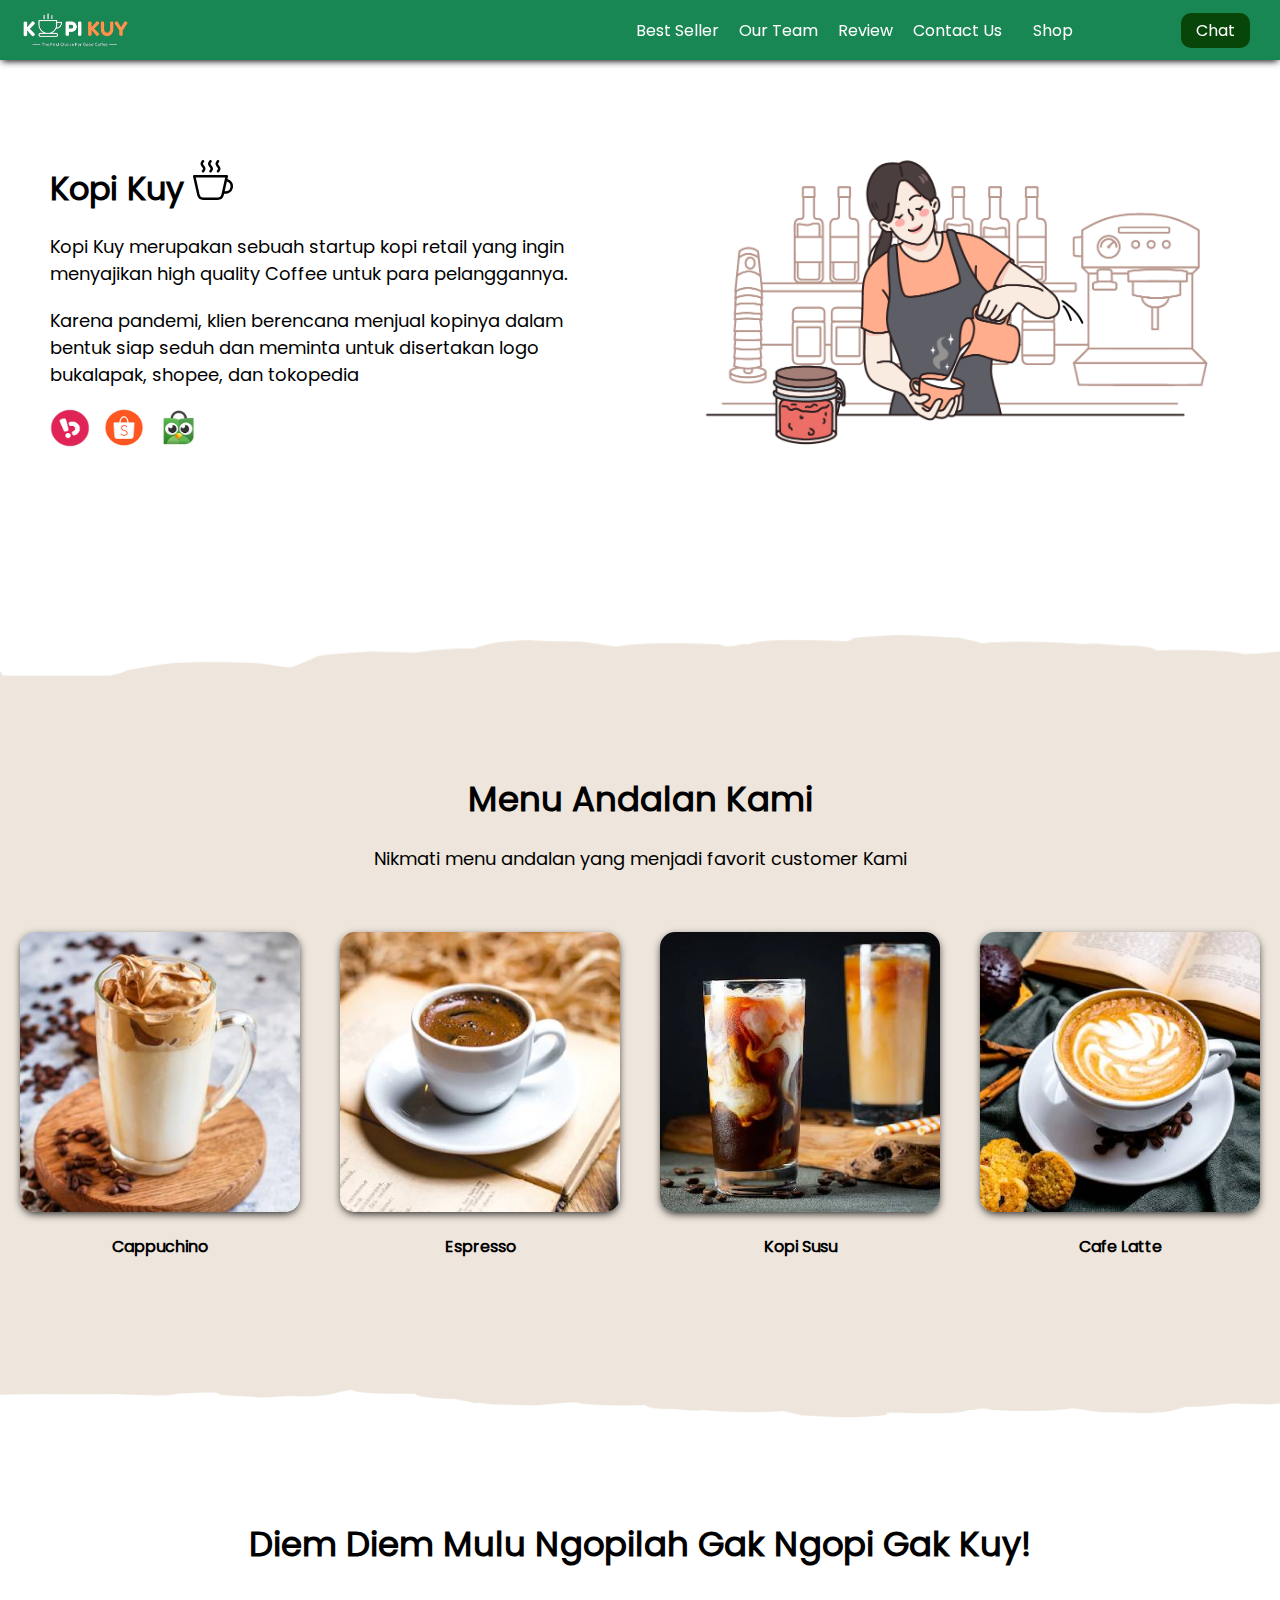
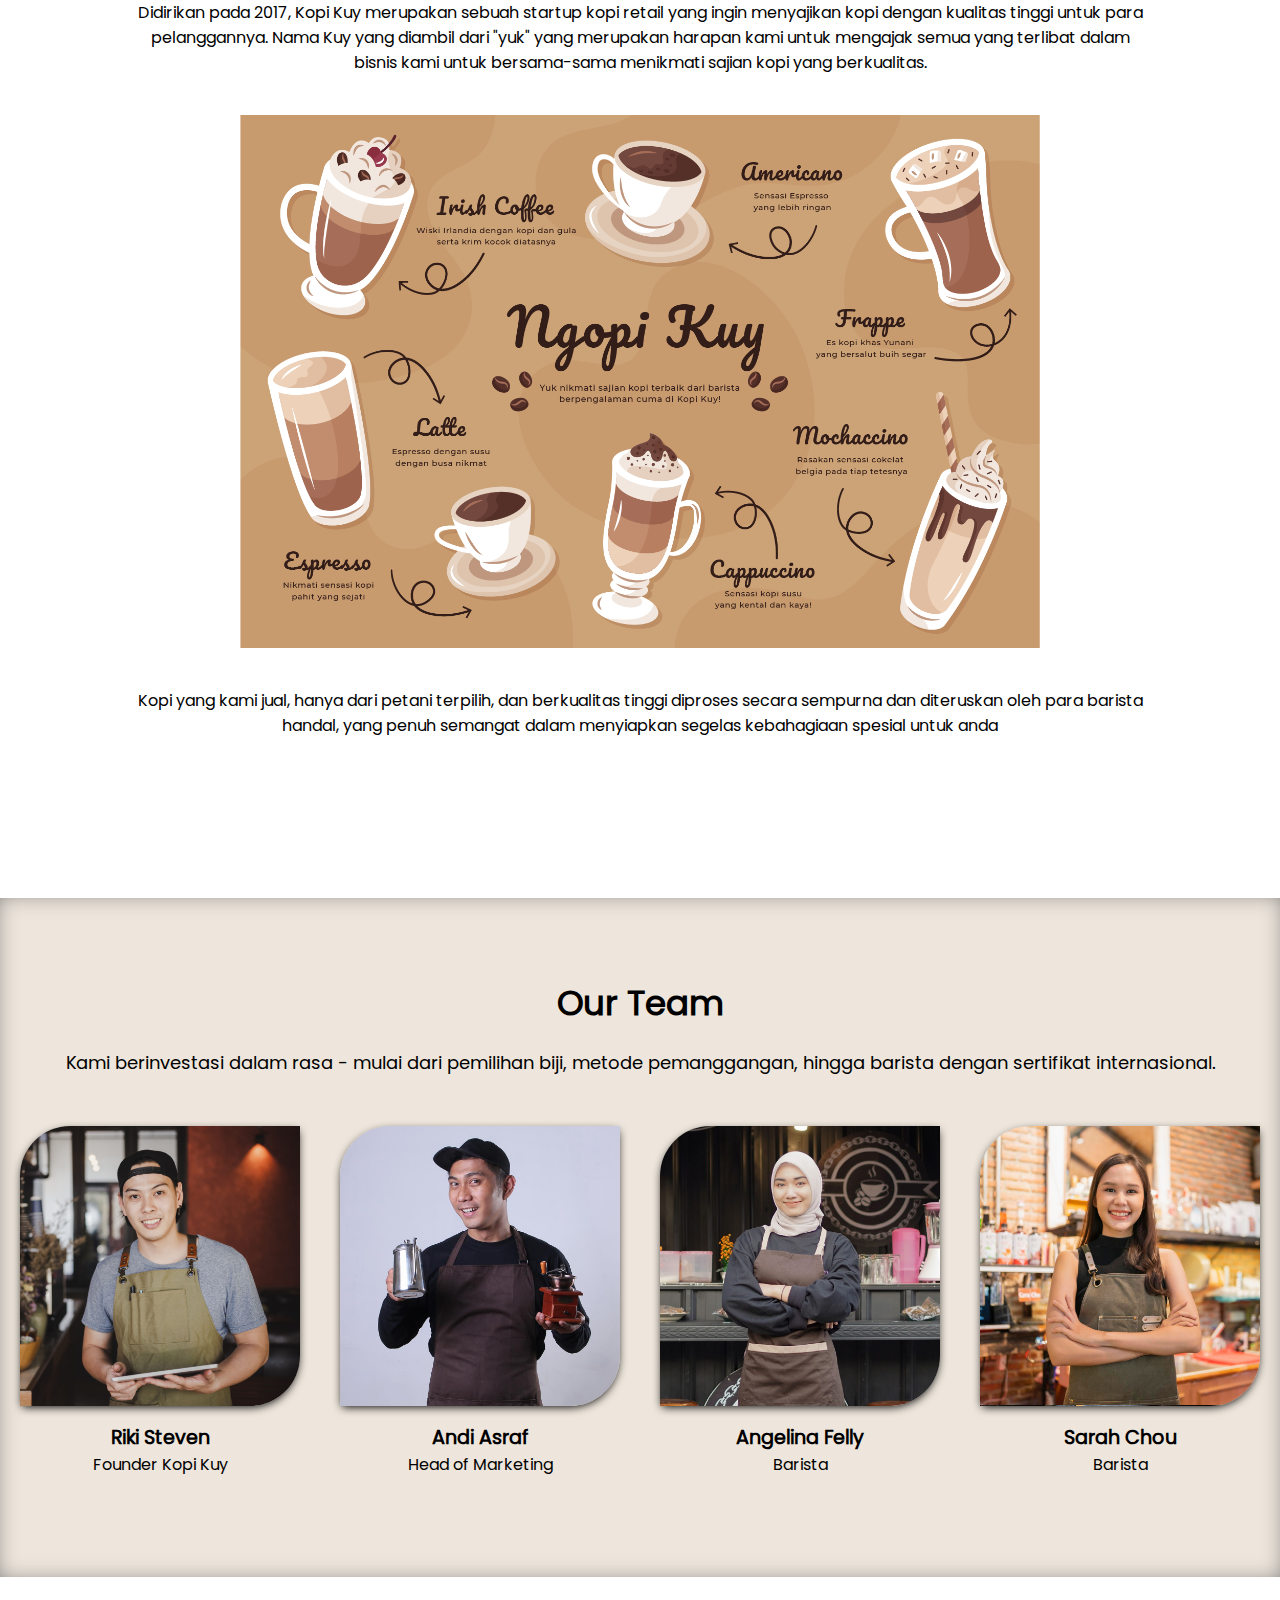
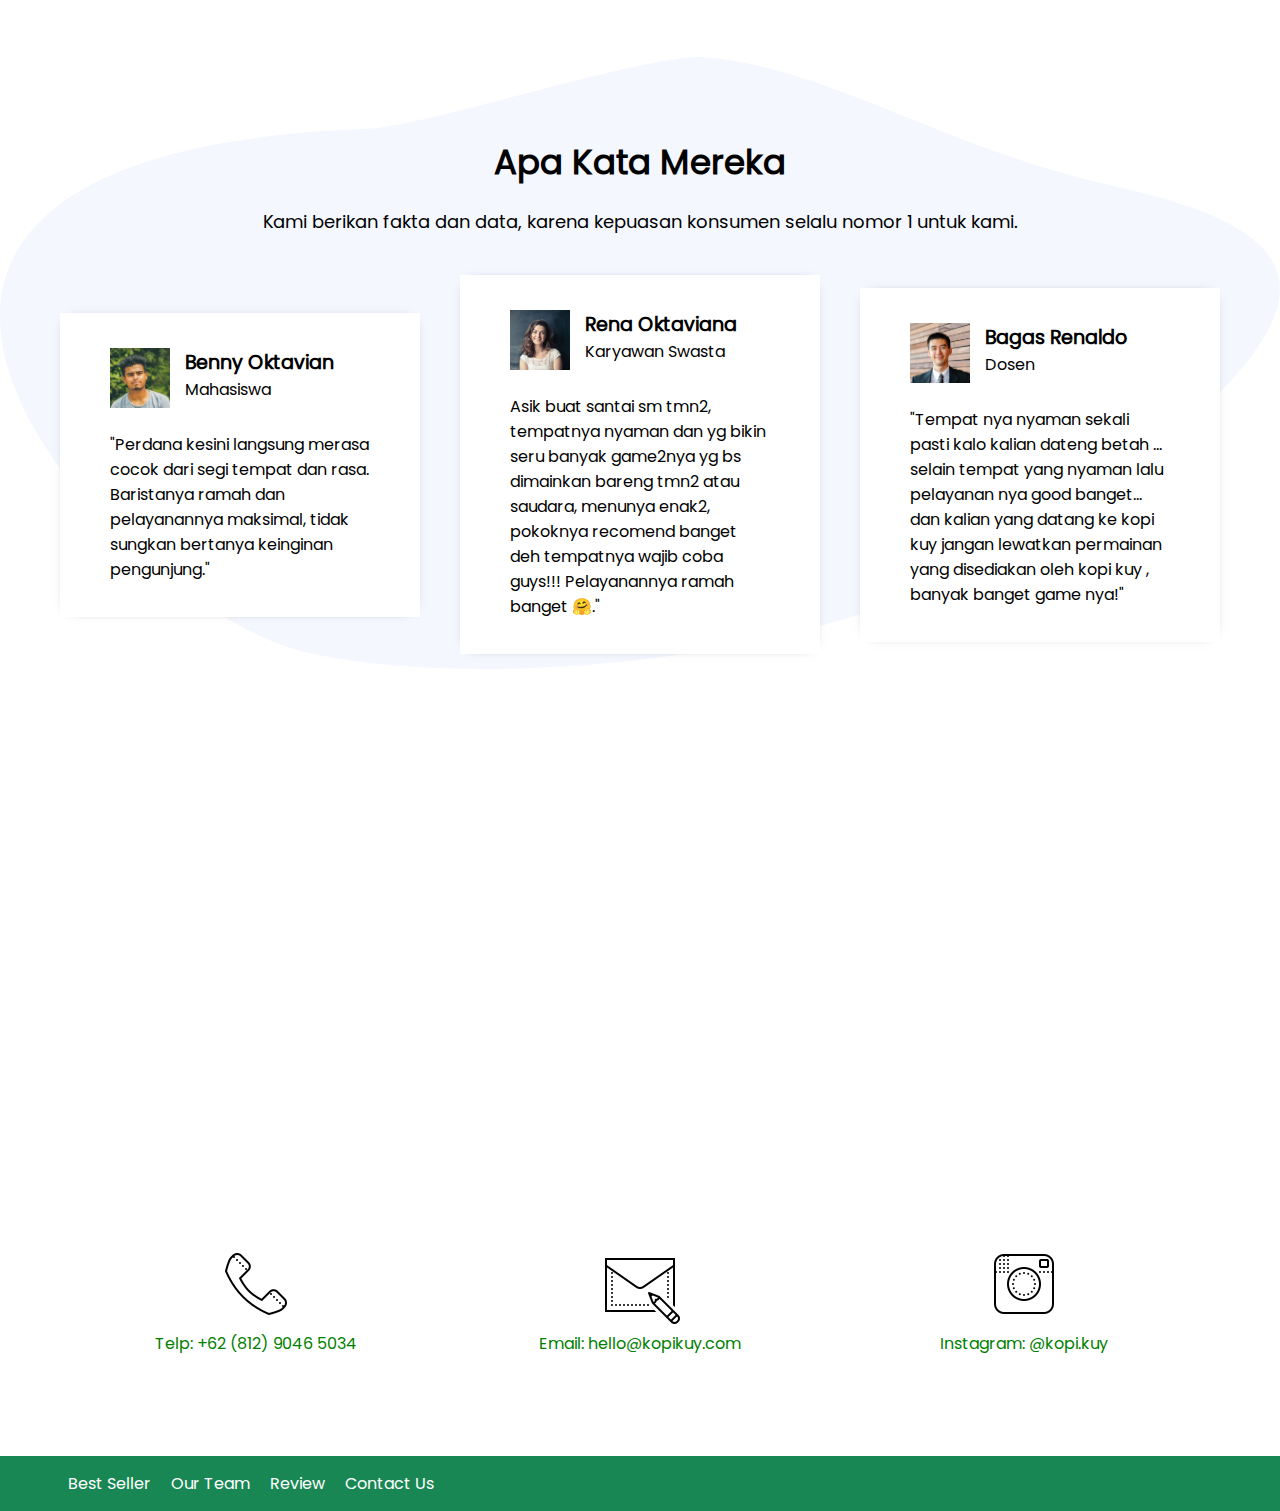
==== index.html @ e85c3cc1 "Add files via upload" ====
<!DOCTYPE html>
<html lang="id">

<head>
    <meta charset="UTF-8">
    <meta http-equiv="X-UA-Compatible" content="IE=edge">
    <meta name="viewport" content="width=device-width, initial-scale=1.0">
    <link rel="shortcut icon" href="images/favicon.ico" type="image/x-icon">
    <title>Website Kopi Kuy</title>
    <link rel="stylesheet" href="css/style.css">
</head>

<body>
    <nav>
        <img class="logo" src="images/logo/logo_kuy.png">
        <div class="navigasi">
            <a href="#best-seller">Best Seller</a>
            <a href="#our-team">Our Team</a>
            <a href="#review">Review</a>
            <a href="#contact-us">Contact Us</a>
        </div>
        <a class="shop" href="produk.html">Shop</a>
        <a class="chat" href="https://wa.me/628123456?text=Saya ingin bertanya" target="_blank">Chat</a>
    </nav>

    <!-- Tulis Kode HTML / <header> Setelah baris di bawah ini (baris 28) -->
<header>
<div class="kiri">
    <h1>
        Kopi Kuy <img src="images/icon/icon_kopi.svg" alt="">
    </h1>
    <p>
        Kopi Kuy merupakan sebuah startup kopi retail yang ingin menyajikan 
    high quality Coffee untuk para pelanggannya.
    </p>
    <p>Karena pandemi, klien berencana menjual kopinya dalam bentuk siap seduh 
        dan meminta untuk disertakan logo bukalapak, shopee, dan tokopedia
    </p>
    <div class="olshop">
        <img src="images/logo/logo_bukalapak.png" alt="">
        <img src="images/logo/logo_shopee.png" alt="">
        <img src="images/logo/logo_tokopedia.png" alt="">
    </div>
</div>
<div class="kanan">
    <img src="images/header/header1.png" alt="">
</div>    
</header>

<section class="best-seller" id="best-seller">
    <h2>
        Menu Andalan Kami
    </h2>
    <p>
        Nikmati menu andalan yang menjadi favorit customer Kami
    </p>

    <div class="produk">
        <img src="images/produk/product_capuchino.jpg" alt="">
        <p>Cappuchino</p>
    </div>
    </div>
    <div class="produk">
        <img src="images/produk/product_espresso.jpg" alt="">
        <p>Espresso</p>
    </div>
    <div class="produk">
        <img src="images/produk/product_kopi_susu.jpg" alt="">
        <p>Kopi Susu</p>
    </div>
    <div class="produk">
        <img src="images/produk/product_latte.jpg" alt="">
        <p>Cafe Latte</p>
</section>

<section class="about-us" id="about-us">
    <h2>
        Diem Diem Mulu Ngopilah Gak Ngopi Gak Kuy!
    </h2>
    <p>
        Didirikan pada 2017, Kopi Kuy merupakan sebuah startup kopi retail 
        yang ingin menyajikan kopi dengan kualitas tinggi untuk para pelanggannya. 
        Nama Kuy yang diambil dari "yuk" yang merupakan harapan kami untuk mengajak semua 
        yang terlibat dalam bisnis kami untuk bersama-sama menikmati sajian kopi yang berkualitas.
    
    </p>

    <img src="images/about-us/aset_kopi_jumbo.png" alt="">

    <p>Kopi yang kami jual, hanya dari petani terpilih, dan berkualitas tinggi diproses 
        secara sempurna dan diteruskan oleh para barista handal, yang penuh semangat 
        dalam menyiapkan segelas kebahagiaan spesial untuk anda</p>    
</section>

<section class="our-team" id="our-team">
    <h2>
        Our Team
    </h2>

    <p>
        Kami berinvestasi dalam rasa - mulai dari pemilihan biji, metode pemanggangan, 
    hingga barista dengan sertifikat internasional.
    </p>

        <div class="team">
        <img src="images/team/team1.jpg" alt="">
        <h3>
            Riki Steven
        </h3>
        <p>
            Founder Kopi Kuy
        </p>
    </div>
    
    <div class="team">
        <img src="images/team/team2.jpg" alt="">
        <h3>
            Andi Asraf
        </h3>
        <p>
            Head of Marketing
        </p>
    </div>
    
    <div class="team">
        <img src="images/team/team3.jpg" alt="">
        <h3>
            Angelina Felly
        </h3>
        <p>
            Barista
        </p>
    </div>

    <div class="team">
        <img src="images/team/team4.jpg" alt="">
        <h3>
            Sarah Chou
        </h3>
        <p>
            Barista
        </p>
    </div>
    
</section>

<section class="review" id="review">
    <h2>
        Apa Kata Mereka
    </h2>

    <p>
        Kami berikan fakta dan data, karena kepuasan konsumen selalu nomor 1 untuk kami.
    </p>

    <div class="testimoni">
        <img src="images/customer/customer1.jpg" alt="">
        <div class="profile">
            <h3>
                Benny Oktavian
            </h3>
            <p>
                Mahasiswa
            </p>
        </div>

        <p>
            "Perdana kesini langsung merasa cocok dari segi tempat dan rasa. 
        Baristanya ramah dan pelayanannya maksimal, tidak sungkan bertanya keinginan pengunjung."
        </p>
    </div>

    <div class="testimoni">
        <img src="images/customer/customer2.jpg" alt="">
        <div class="profile">
            <h3>
                Rena Oktaviana
            </h3>
            <p>
                Karyawan Swasta
            </p>
        </div>
        
        <p>
            Asik buat santai sm tmn2, tempatnya nyaman dan yg bikin seru banyak game2nya 
            yg bs dimainkan bareng tmn2 atau saudara, menunya enak2, pokoknya recomend 
            banget deh tempatnya wajib coba guys!!! Pelayanannya ramah banget 🤗."
        </p>
    </div>

    <div class="testimoni">
        <img src="images/customer/customer3.jpg" alt="">
        <div class="profile">
            <h3>
                Bagas Renaldo
            </h3>
            <p>
                Dosen
            </p>
        </div>
        
        <p>
            "Tempat nya nyaman sekali pasti kalo kalian dateng betah ... 
        selain tempat yang nyaman lalu pelayanan nya good banget... 
        dan kalian yang datang ke kopi kuy jangan lewatkan permainan yang disediakan 
        oleh kopi kuy , banyak banget game nya!"
        </p>
    </div>
</section>

<section class="contact-us" id="contact-us">
    <iframe src="https://www.google.com/maps/embed?pb=!1m14!1m8!1m3!1d7932.741866032694!2d106.668581!3d-6.214715!3m2!1i1024!2i768!4f13.1!3m3!1m2!1s0x2e69f9912c7f297b%3A0xe5a3a671dae861ab!2sKopi%20kuy!5e0!3m2!1sid!2sid!4v1680617229460!5m2!1sid!2sid"
    allowfullscreen="" loading="lazy" referrerpolicy="no-referrer-when-downgrade"></iframe>
    
    <div class="kontak">
        <img src="images/icon/icon_phone.png" alt="">
        <p>
            Telp: +62 (812) 9046 5034
        </p>
    </div>

    <div class="kontak">
        <img src="images/icon/icon_mail.png" alt="">
        <p>
            Email: hello@kopikuy.com
        </p>
    </div>

    <div class="kontak">
        <img src="images/icon/icon_instagram.png" alt="">
        <p>
            Instagram: @kopi.kuy
        </p>
    </div>
</section>

<footer>
    <div class="navigasi">
        <a href="#">Best Seller</a>
        <a href="#">Our Team</a>
        <a href="#">Review</a>
        <a href="#">Contact Us</a>
    </div>

    <p></p>
</footer>
    <!--
        Kode HTML tidak boleh lewat dari batas ini
        Pastikan setiap section di tutup
        misalnya kode <section class="best-seller"> harus ada
        di bawah kode </header> (perhatikan ada garis miringnya
        dan setiap section harus setelah kode </section>
        jangan menulis <section> di dalam <section>
    -->
</body>

</html>
---- css/style.css ----
/* Kode * di bawah ini untuk mereset tampilan setiap web browser supaya seragam */

* {
   box-sizing: border-box;
   margin: 0;
   padding: 0;
}

html {
   /* scroll-behavior: smooth agar scroll ketika klik pada navigasi menjadi halus */
   scroll-behavior: smooth;
}

/* 
Kode di bawah ini untuk mengatur nav sampai footer agar memiliki tampilan flexibel
selengkapnya akan di bahas di hari ke 3
*/

nav,
header,
section,
footer {
   /* 
      display: flex memiliki pengaturan yang dapat mengatur agar elemen
      di dalamnya memiliki ukuran yang fleksibel
      digunakan saat ada elemen yang isinya lebih dari satu kolom
   */
   display: flex;
   /* 
      align-items: center mengatur elemen di dalamnya rata tengah vertikal
   */
   align-items: center;

   /* 
      justify-content: center mengatur elemen di dalamnya rata tengah horizontal
   */
   justify-content: center;

   /* 
      flex-wrap: wrap mengatur agar jika lebar elemen berlebih, maka elemen
      akan otomatis diletakan di baris baru (tidak dipaksakan di satu baris)
   */
   flex-wrap: wrap;
}



/* 
Kode @font-face untuk menginstall font ke dalam Website 
src adalah untuk lokasi fontnya, font dapat di cari di website https://fonts.google.com/
dengan memberi nama family, maka kita mendaftarkan font tersebut ke dalam website
*/

@font-face {
   src: url(../fonts/poppins.woff2);
   font-family: 'Poppins';
}

body {
   /* 
   mendaftarkan semua teks pada body menjadi family Poppins 
   kenapa pada body? karena elemen body membungkus semua elemen dari nav section sampai footer
   */
   font-family: 'Poppins';
   
}

/*
Misalnya ada font dari google yang bernama Irish Grover yang berada di:
https://fonts.gstatic.com/s/irishgrover/v23/buExpoi6YtLz2QW7LA4flVgv__RP.woff2

maka bisa coba copy kode berikut untuk menginstall font tadi:

@font-face {
  font-family: 'Irish Grover';
  font-style: normal;
  font-weight: 400;
  src: url(https://fonts.gstatic.com/s/irishgrover/v23/buExpoi6YtLz2QW7LA4flVgv__RP.woff2) format('woff2');
}

Jika kode di atas sudah di copy
Nanti pada element yang ingin menggunakan font Irish Grover Tadi, tinggal diganti font-familynya
misal mau mengganti h1 dan h2 maka kodenya sebagai berikut:

h1,h2 {
   font-family: 'Irish Grover';
}

*/


a {
   /* menghilangkan garis bawah pada link */
   text-decoration: none;

   /* 
   color: adalah untuk mengganti warna tulisan.
   color:unset digunakan pada a untuk menghilangkan warna bawaan pada link (biasanya warna biru) 
   */
   color: unset;
}

h2 {
   /* mengatur ukuran huruf ke 34 pixel */
   font-size: 34px;
}

h3 {
   /* mengatur ukuran huruf ke 1.2rem */
   font-size: 1.2rem;
}

h1,
h2,
h3 {
   /* mengatur tebal huruf bisa bold, normal*/
   font-weight: bold;
}

img {
   /* 
      kode max-width artinya lebar maksimal
      mengatur agar semua elemen img memiliki lebar maksimal 100% agar
      besar gambar tidak melebihi layar ataupun elemen pembungkus
   */
   max-width: 100%;
}

/* Navigasi */

nav {
   /* 
   background-color mengatur warna latar belakang 
   untuk pengguna hp, pergantian warna tidak bisa seperti vs code
   hanya dapat menggunakan warna bahasa inggris seperti: red, green, brown, purple dsb
   untuk pengguna vscode silahkan arahkan mouse ke kotak warna di bawah
   untuk mengganti warna sesuai keinginan
   */
   background-color: #198754;

   /* box-shadow membuat efek bayangan */
   box-shadow: 0 3px 7px -2px #000;

   /* width mengatur lebar elemen. 100% agar lebarnya full dari kiri sampai kanan layar */
   width: 100%;

   /* 
   padding digunakan untuk memberi jarak ke dalam. 
   efeknya bila digunakan pada elemen yang memiliki warna latar akan membuat elemen tersebut 'gemuk'
   padding-top artinya jarak ke atas, nilai padding dapat berupa
   padding-top, padding-bottom, padding-left, padding-right
   */
   padding-top: 10px;
   padding-bottom: 10px;

   /* 
   position mengatur posisi elemen, position:fixed supaya elemen nav akan ikut menempel di atas layar
   saat kita scroll ke bawah. Jika ingin navigasi gak nempel, bisa menggunakan position:static;
   */
   position: fixed;

   /* Nilai z-index semakin besar, maka elemen akan semakin di depan */
   z-index: 500;
}

img.logo {
   /* height mengatur tinggi elemen */
   height: 40px;
   /* penjelasan margin mirip dengan padding, fungsinya untuk memberi jarak pada elemen */
   margin-left: 20px;
}

div.navigasi {
   margin-left: auto;
   margin-right: 15px;
}

nav a {
   color: #fff;
   padding-left: 8px;
   padding-right: 8px;
}

a.shop {
   margin-right: 100px;
}

a.chat {
   margin-right: 30px;
   background-color: rgb(8, 69, 8);
   color: #fff;
   padding-top: 5px;
   padding-right: 15px;
   padding-bottom: 5px;
   padding-left: 15px;
   border-radius: 10px;
}


/* 
   PERHATIKAN bahwa dalam mengatur elemen, nama elemen langsung ditulis
   sedangkan untuk mengatur class, dibutuhkan tanda titik (.) terlebih dulu
   img {} berarti seluruh elemen dengan tag img (<img src="....">), 
   sedangkan .img artinya hanya elemen dengan class img (<img class="img" src="...">) 
*/


/* HEADER */


header,
section {
   /*
    padding mengatur jarak ke dalam
    pada padding dan margin ditambahkan top / right / bottom / top 
    untuk mengatur jarak masing-masing 
   */
   padding-top: 80px;
   padding-bottom: 80px;

   /* margin mengatur jarak ke luar */
   margin-bottom: 80px;
}

/* penulisan CSS dapat digabung dengan beberapa elemen */
header div.kiri,
header div.kanan {
   /* width mengatur lebar elemen. 50% artinya setengah ukuran elemen pembungkus */
   width: 50%;
   padding: 50px;
}

header h1 {
   margin-bottom: 20px;
}

header p {
   /* font-size digunakan untuk mengatur ukuran huruf */
   font-size: 18px;
   margin-bottom: 20px;
}

div.olshop img {
   width: 40px;
   /* aspect-ratio:1 agar tinggi menyesuaikan width */
   aspect-ratio: 1;
   margin-right: 10px;
}

/* Best Seller */

section.best-seller {
   position: relative;

   /* background-color mengatur warna latar belakang elemen */
   background-color: #EEE6DC;

   /* text-align mengatur rata tulisan, bisa bernilai: left, right, center, justify */
   text-align: center;
}

/* 
terkait position, after, dan before memerlukan pemahaman mendalam
terkait layout pada CSS untuk dapat memahami secara penuh 
*/

section.best-seller::before,
section.best-seller::after {
   position: absolute;
   content: "";
   width: 100%;
   height: 76px;

   /* background-image untuk menambahkan gambar sebagai background */
   background-image: url(../images/background/garis-atas.png);

   /*background-size agar gambar latar menyesuaikan tinggi / lebar elemen */
   background-size: cover;

   top: -60px;
   left: 0;
}

section.best-seller::after {
   height: 60px;
   background-image: url(../images/background/garis-bawah.png);
   top: unset;
   bottom: -60px;
}

section.best-seller h2 {
   margin-bottom: 20px;
   width: 100%;
}

/* 
Penulisan section.best-seller > p berarti mengatur elemen p yang langsung
di bungkus oleh elemen <section class="best-seller">
aturan ini tidak berlaku untuk elemen <p> yang ada di dalam <div class="produk">
*/

section.best-seller>p {
   font-size: 18px;
   margin-bottom: 40px;
   width: 100%;
}

div.produk {
   /* 
      Penulisan padding dan margin seperti padding:20px ini penulisan singkat 
      yang berarti top, right, bottom, left nilainya sama, yaitu 20px 
   */
   padding: 20px;
   width: 25%;
}

div.produk img {
   /* transition membuat animasi transisi dari perubahan style, 0.3s berarti 0.3 detik */
   transition: all 0.3s ease;

   /* border-radius  Membuat sudut membulat */
   border-radius: 15px;

   /* box-shadow membuat efek bayangan */
   box-shadow: 0 3px 10px -2px #000;
}

/*

kode div.produk img:hover akan dijalankan saat mouse ada di atas elemen <img> yang ada
di dalam <div class="produk"> 
karena ada efek transition pada div.produk img 
maka akan menghasilkan efek animasi yang smooth

*/
div.produk img:hover {

   /* membuat transformasi, bisa berupa scale(1.05), rotate(180deg), translateY(-50px), dsb */
   transform: scale(0.9);
   border-radius: 50%;
}

div.produk p {
   margin-top: 15px;
   font-weight: bold;
}



/* About US */

section.about-us {
   /* max-width: 80%; mengatur lebar maksimal elemen tidak boleh melebihi 80% layar */
   max-width: 80%;

   /* margin-left dan margin-right auto akan membuat posisi elemen berada di tengah */
   margin-left: auto;
   margin-right: auto;
   text-align: center;
}

section.about-us h2 {
   margin-bottom: 30px;
   width: 100%;
}

section.about-us img {
   /* 
      Penulisan width: 800px dan max-width: 100% mengatur agar
      elemen memiliki lebar 800px namun tidak boleh melebihi 100% ukuran layar
   */
   width: 800px;
   max-width: 100%;
   margin: auto;
}

/*
section.about-us p:nth-child(2) berarti mengatur elemen ke 2 dengan jenis <p>
yang ada di dalam <section class="about-us">
*/

section.about-us p:nth-child(2) {
   margin-bottom: 40px;
}

section.about-us p:nth-child(4) {
   margin-top: 40px;
}


/* OUR TEAM */

section.our-team {
   background-color: #EEE6DC;
   box-shadow: inset 0px 0px 23px -6px #707070;
   text-align: center;
}

section.our-team h2 {
   margin-bottom: 20px;
   width: 100%;
}

section.our-team>p {
   margin-bottom: 30px;
   font-size: 18px;
   width: 800px;
   max-width: 90%;
   margin-left: auto;
   margin-right: auto;
   width: 100%;
}

div.team {
   width: 25%;
   padding: 20px;
}

div.team img {
   width: 100%;
   aspect-ratio: 1/1;
   object-fit: cover;
   box-shadow: 0 3px 10px -2px #000;
   border-radius: 50px 0px 50px 0px;
   margin-bottom: 10px;
}


/* REVIEW */

section.review {
   background-image: url(../images/background/bg-review.svg);
   /* 
      background-size: contain;
      membuat gambar latar belakang tidak terpotong
   */
   background-size: contain;

   /* 
      background-repeat: no-repeat;
      membuat gambar latar belakang tidak diulang (duplikat)
   */
   background-repeat: no-repeat;
   padding-left: 40px;
   padding-right: 40px;
   justify-content: space-around;
   /* align-items: stretch; membuat tinggi elemen di dalam .review .baris seragam */
   text-align: center;
}

section.review h2 {
   margin-bottom: 20px;
   width: 100%;
}

section.review>p {
   margin-bottom: 40px;
   font-size: 18px;
   width: 100%;
}

div.testimoni {
   width: 30%;
   display: flex;
   flex-wrap: wrap;
   padding: 35px 50px;
   box-shadow: 0px 0px 12px -10px #000;
   background-color: #fff;
}

div.testimoni img {
   width: 60px;
   height: 60px;
   margin-right: 15px;
   object-fit: cover;
}

div.profile {
   text-align: left;
   display: block;
   margin-bottom: 30px;
   width: calc(100% - 75px);
}

div.profile p {
   width: 100%;
   text-align: left;
}

div.testimoni>p {
   width: 100%;
   text-align: left;
}


/* CONTACT US */
section.contact-us {
   margin-bottom: 20px;
}

section.contact-us iframe {
   width: 100%;
   height: 300px;
   border: 0;
}

div.kontak {
   width: 30%;
   /* color mengatur warna tulisan */
   color: green;
   text-align: center;
   margin-top: 50px;
}


/* FOOTER */

footer {
   background-color: #198754;
   padding-top: 15px;
   padding-bottom: 15px;
   color: #fff;
   padding-right: 40px;
   padding-left: 40px;
}

footer div.navigasi {
   margin-left: 20px;
   margin-right: auto;
}

footer div.navigasi a {
   padding: 8px;
}

/* UNTUK kode RESPONSIF hari ke 3 tulis DI BAWAH sini */
@media (max-width:600px) {

   header div.kiri,
   header div.kanan {
      width: 100%;
      padding: 25px;
      text-align: center;
   }

   div.navigasi {
      display: none;
   }

   a.shop {
      margin-right: 20px;
      margin-left: auto;
   }

   div.produk,
   div.team,
   div.kontak {
      width: 50%;
   }

   div.testimoni {
      width: 100%;
      margin-bottom: 30px;
   }

}


/* Kode CSS Selesai di sini */
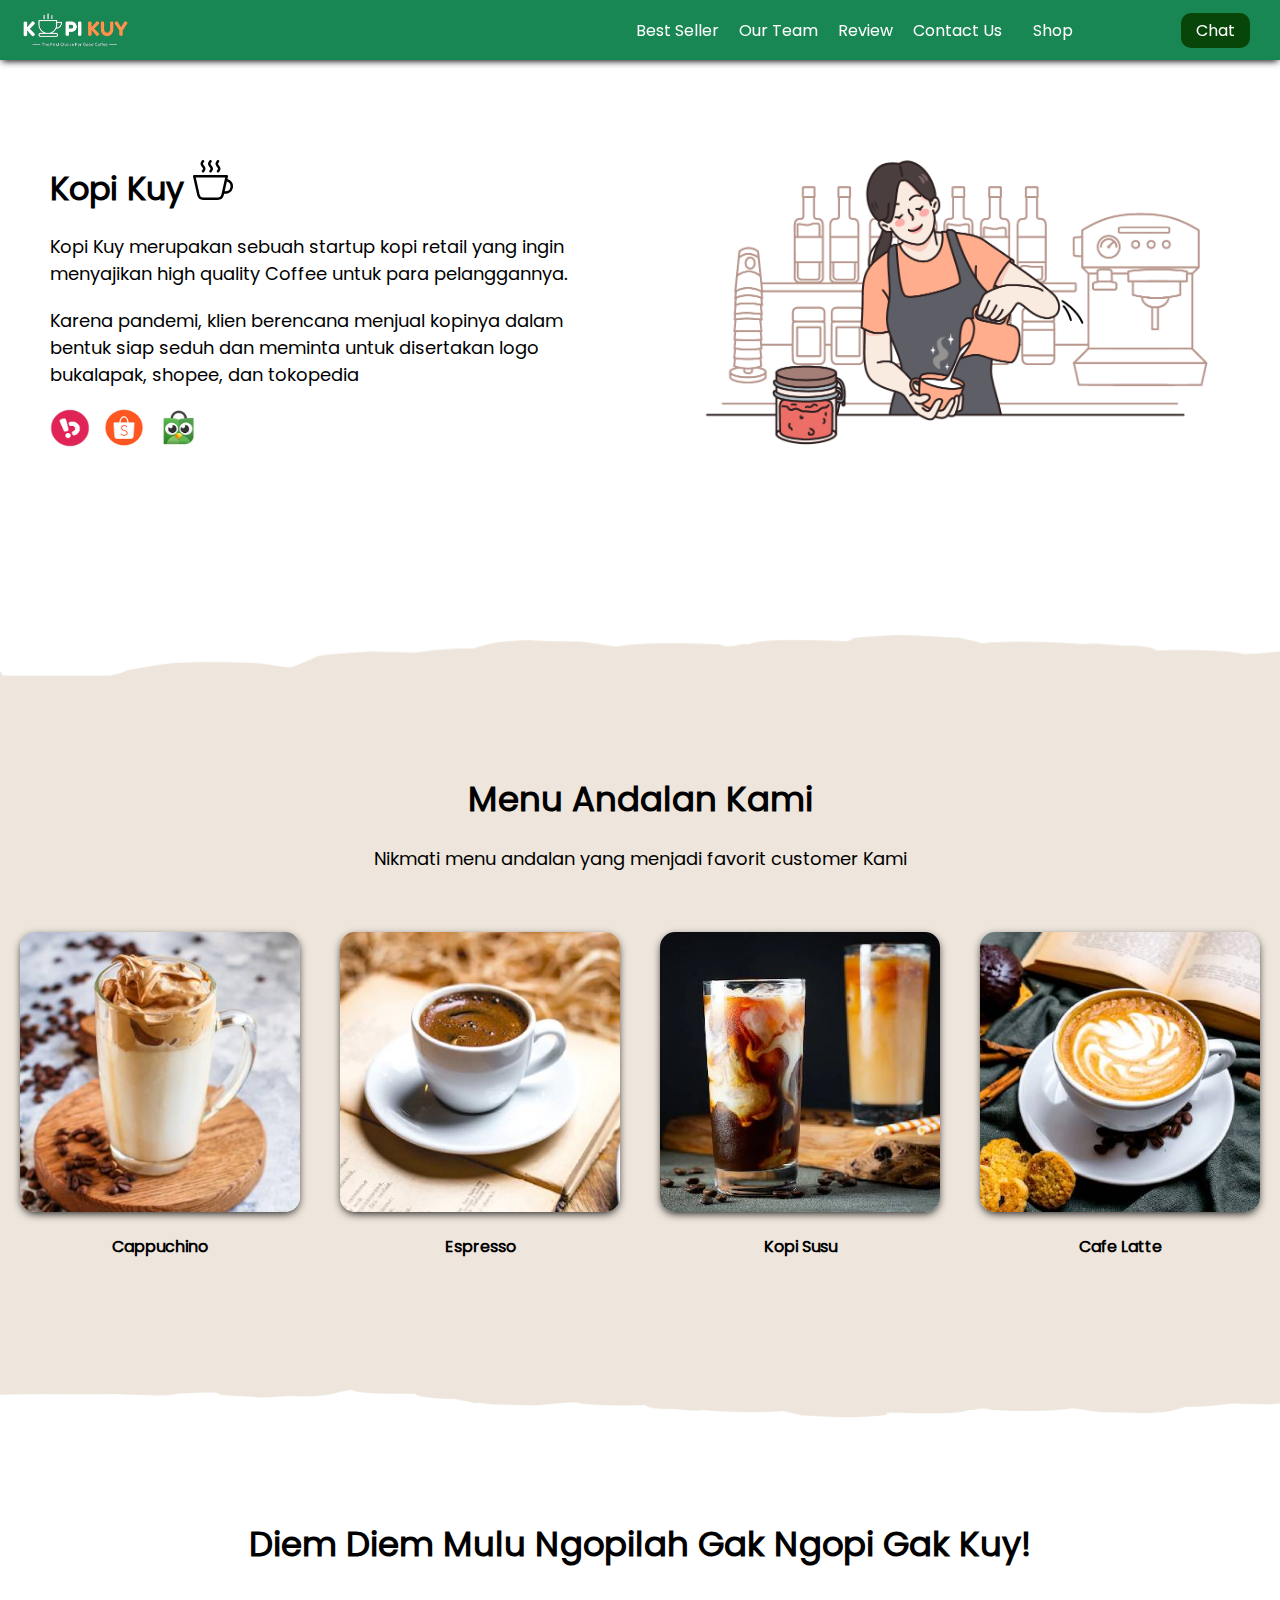
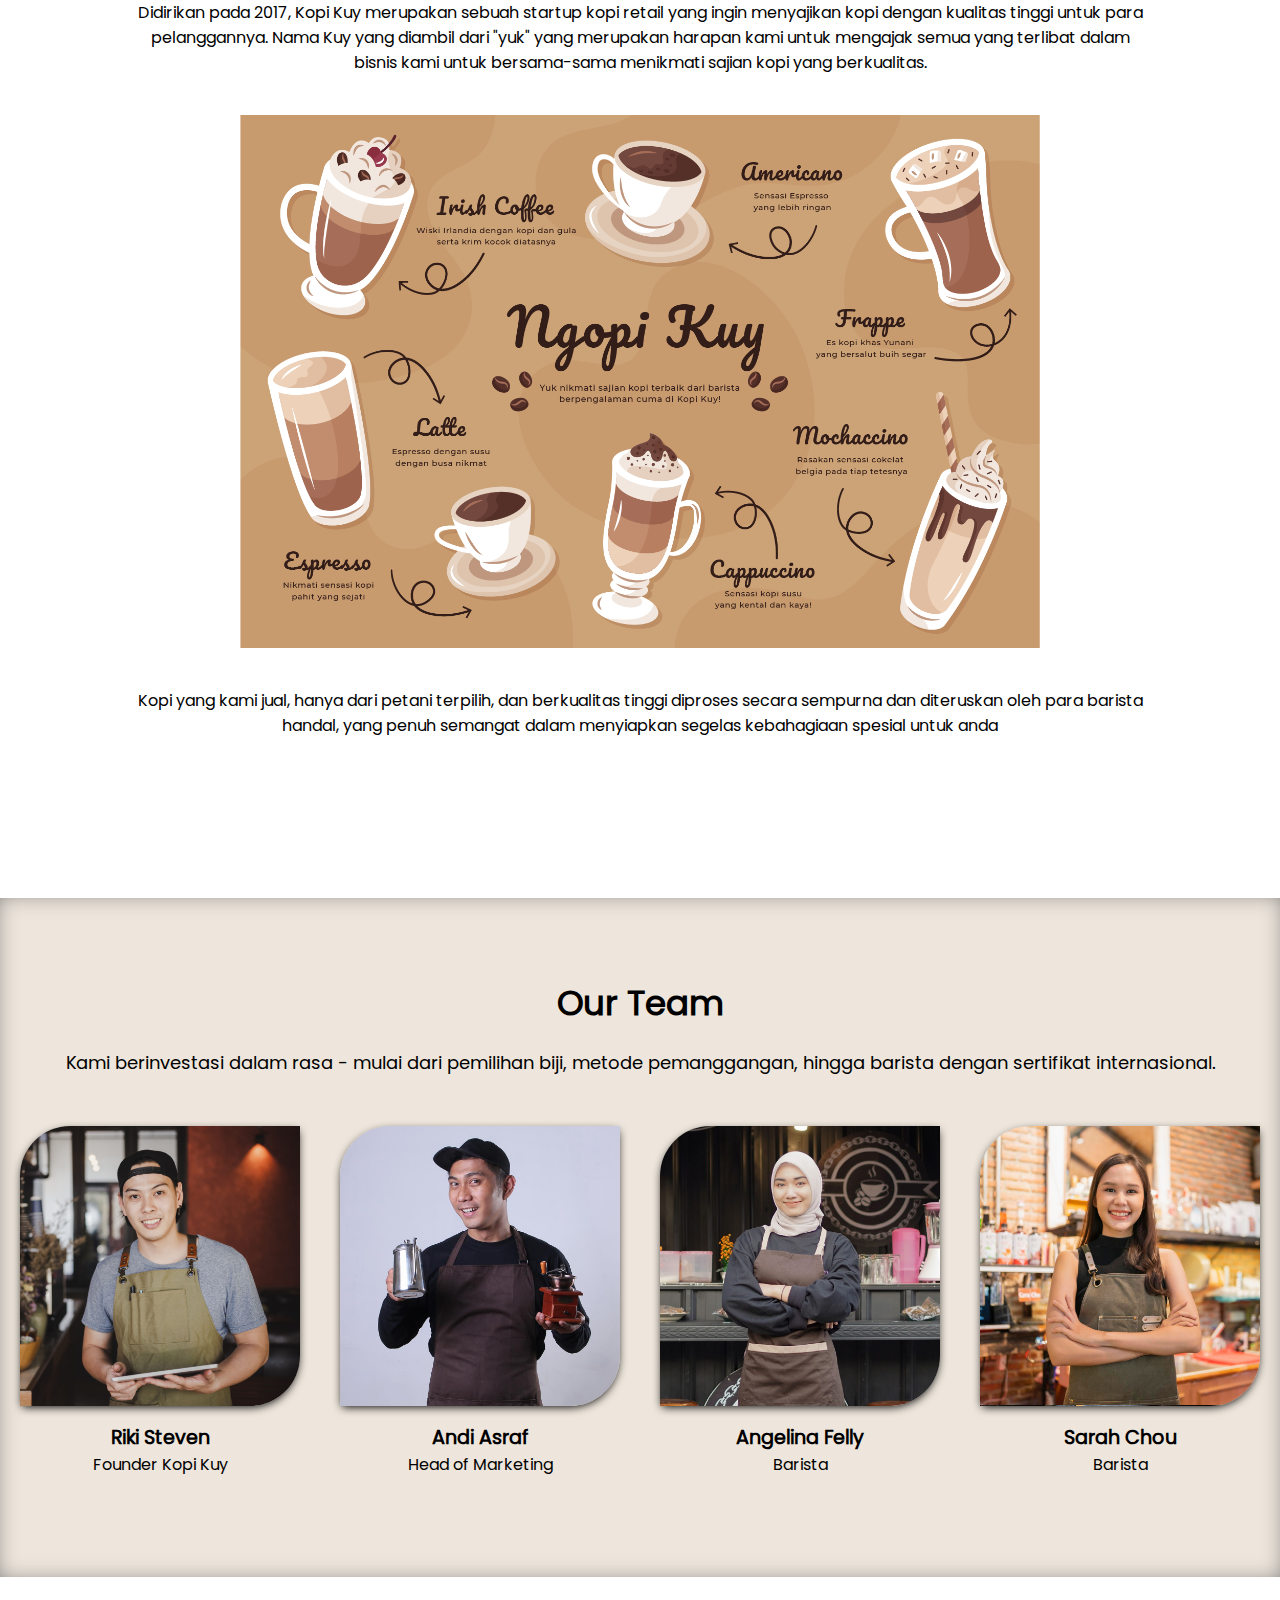
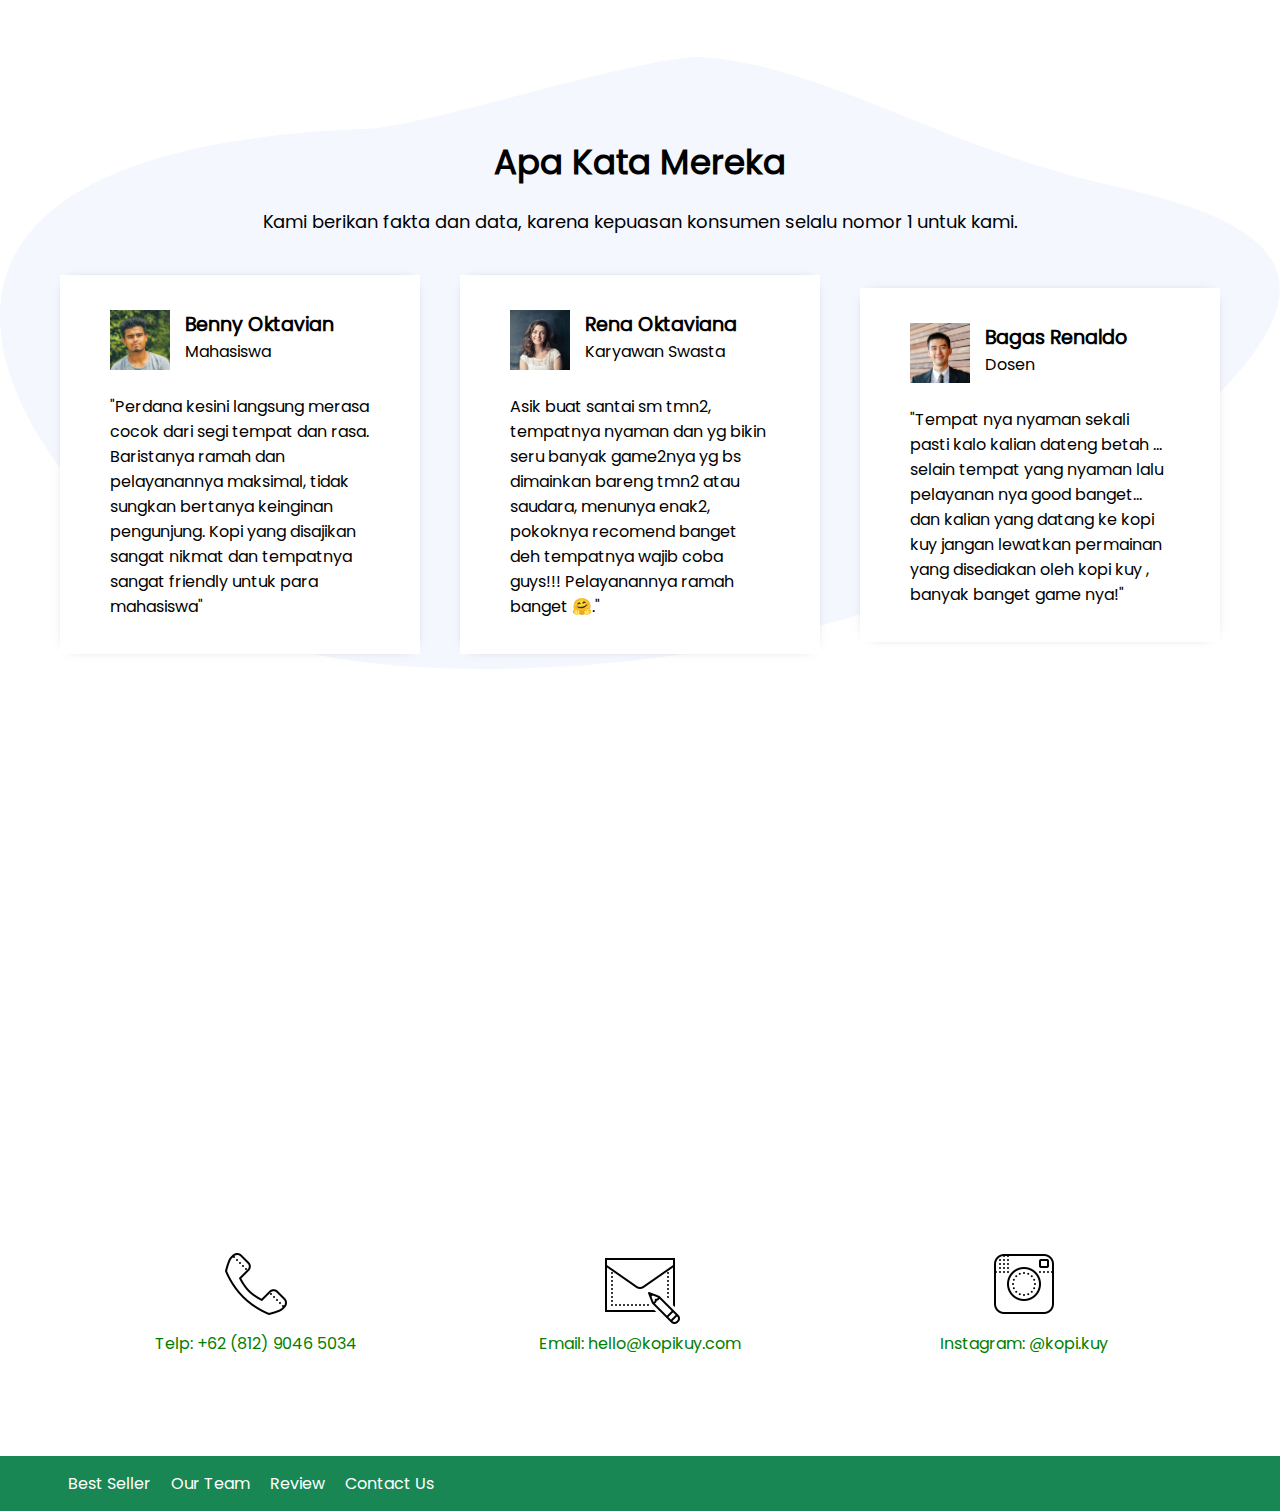
==== commit dffc3d73: "Update pada Section Review" ====
--- a/index.html
+++ b/index.html
@@ -166,7 +166,8 @@
 
         <p>
             "Perdana kesini langsung merasa cocok dari segi tempat dan rasa. 
-        Baristanya ramah dan pelayanannya maksimal, tidak sungkan bertanya keinginan pengunjung."
+        Baristanya ramah dan pelayanannya maksimal, tidak sungkan bertanya keinginan pengunjung.
+            Kopi yang disajikan sangat nikmat dan tempatnya sangat friendly untuk para mahasiswa"
         </p>
     </div>
 
@@ -254,4 +255,4 @@
     -->
 </body>
 
-</html>+</html>
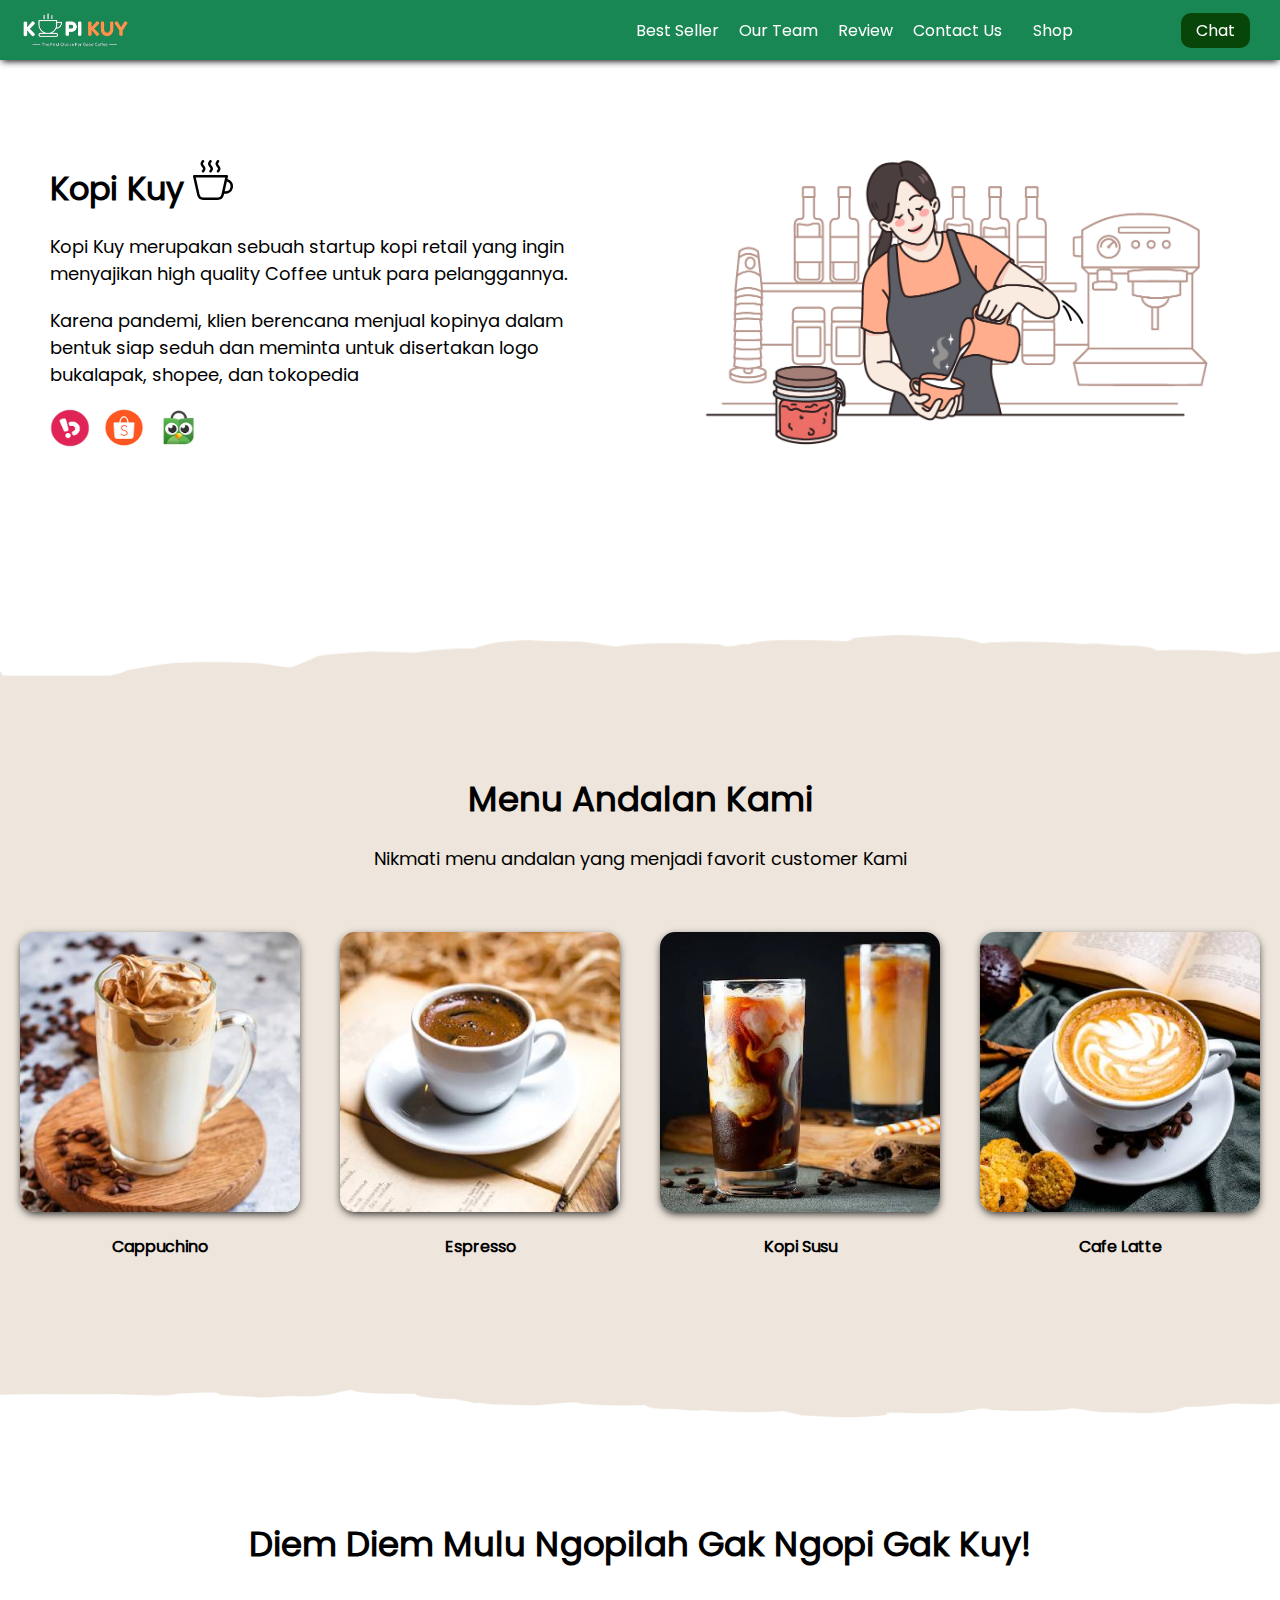
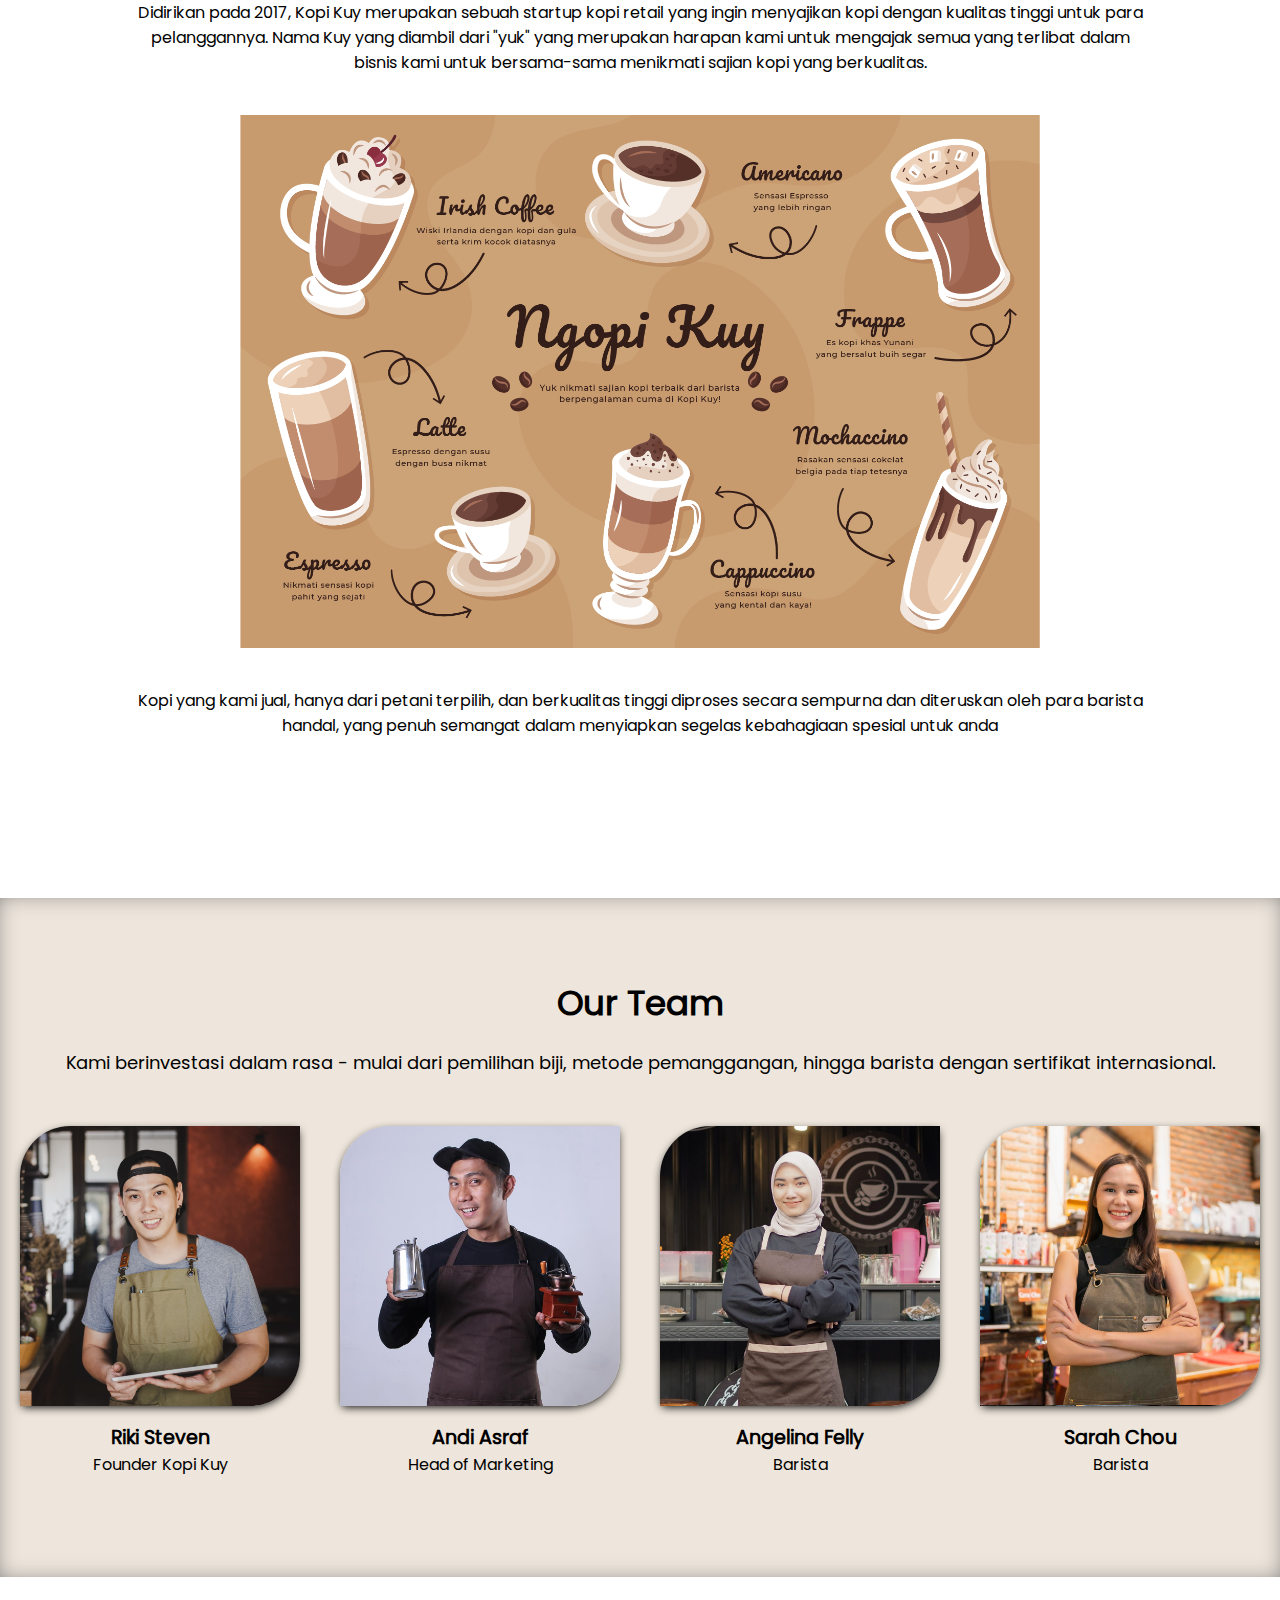
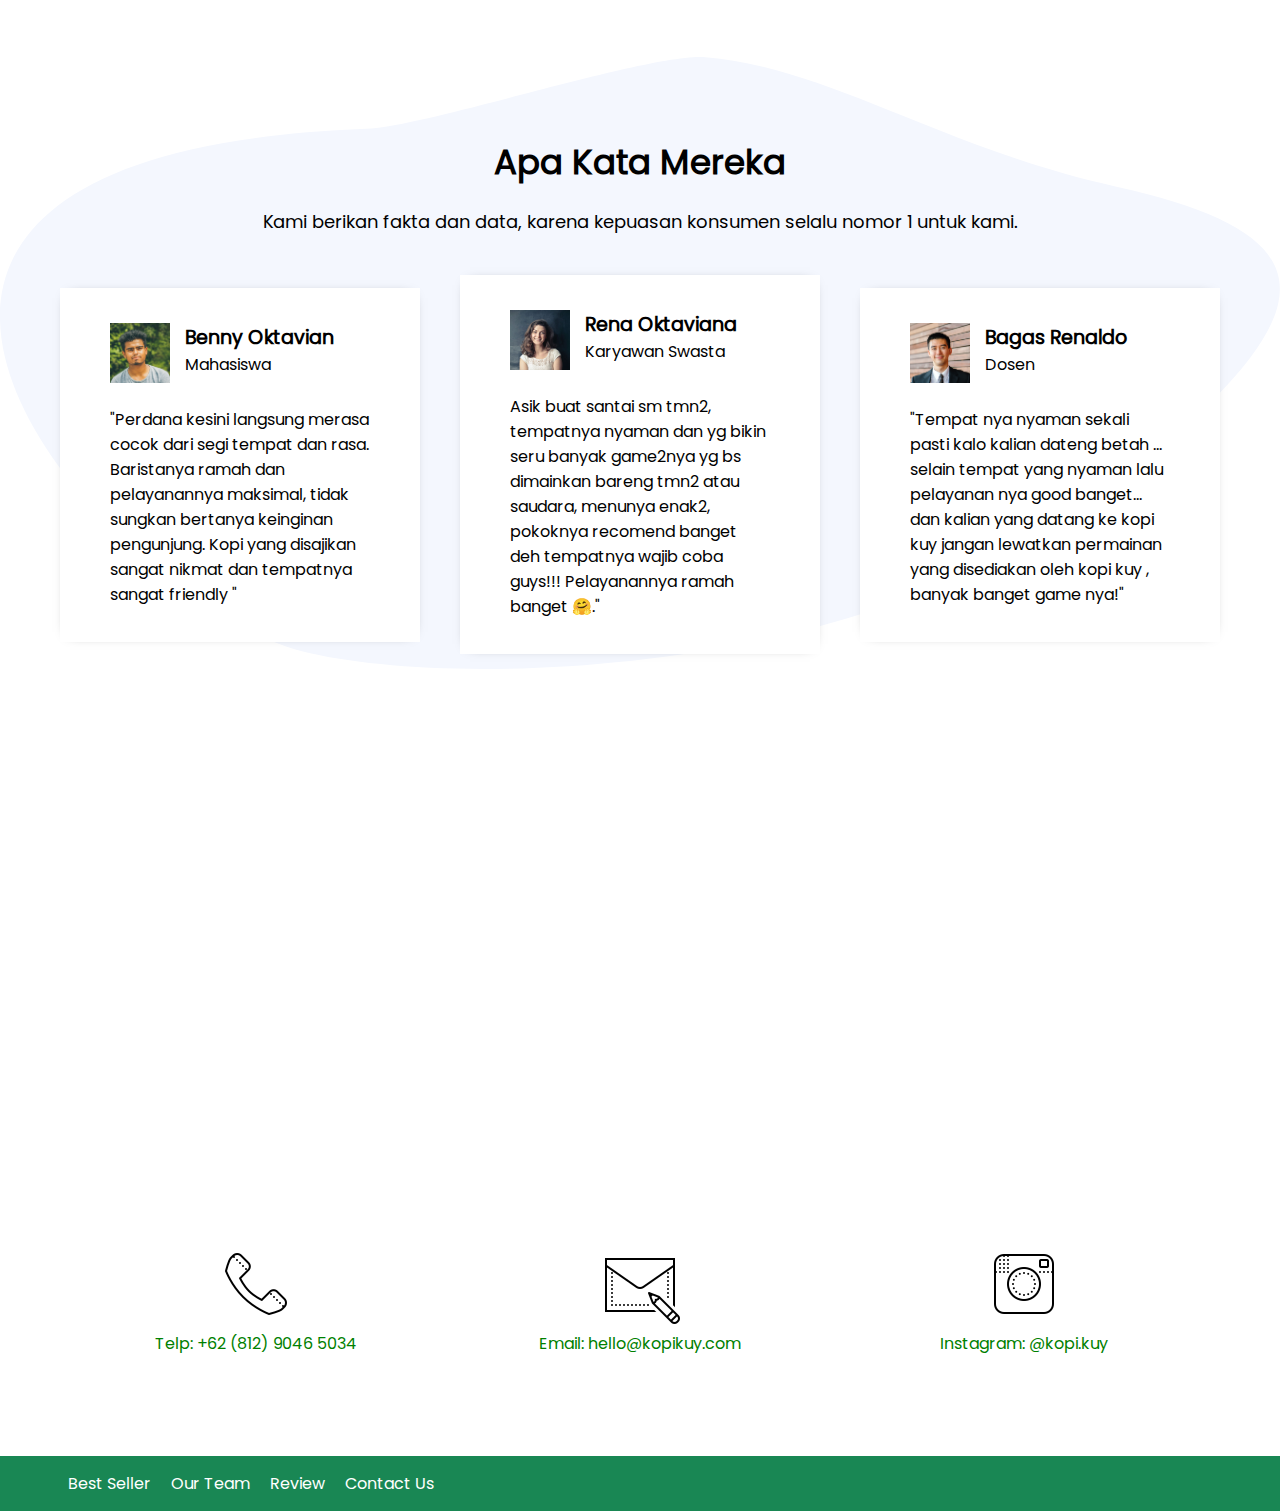
==== commit c689b4e8: "Update Section Review" ====
--- a/index.html
+++ b/index.html
@@ -167,7 +167,7 @@
         <p>
             "Perdana kesini langsung merasa cocok dari segi tempat dan rasa. 
         Baristanya ramah dan pelayanannya maksimal, tidak sungkan bertanya keinginan pengunjung.
-            Kopi yang disajikan sangat nikmat dan tempatnya sangat friendly untuk para mahasiswa"
+            Kopi yang disajikan sangat nikmat dan tempatnya sangat friendly "
         </p>
     </div>
 
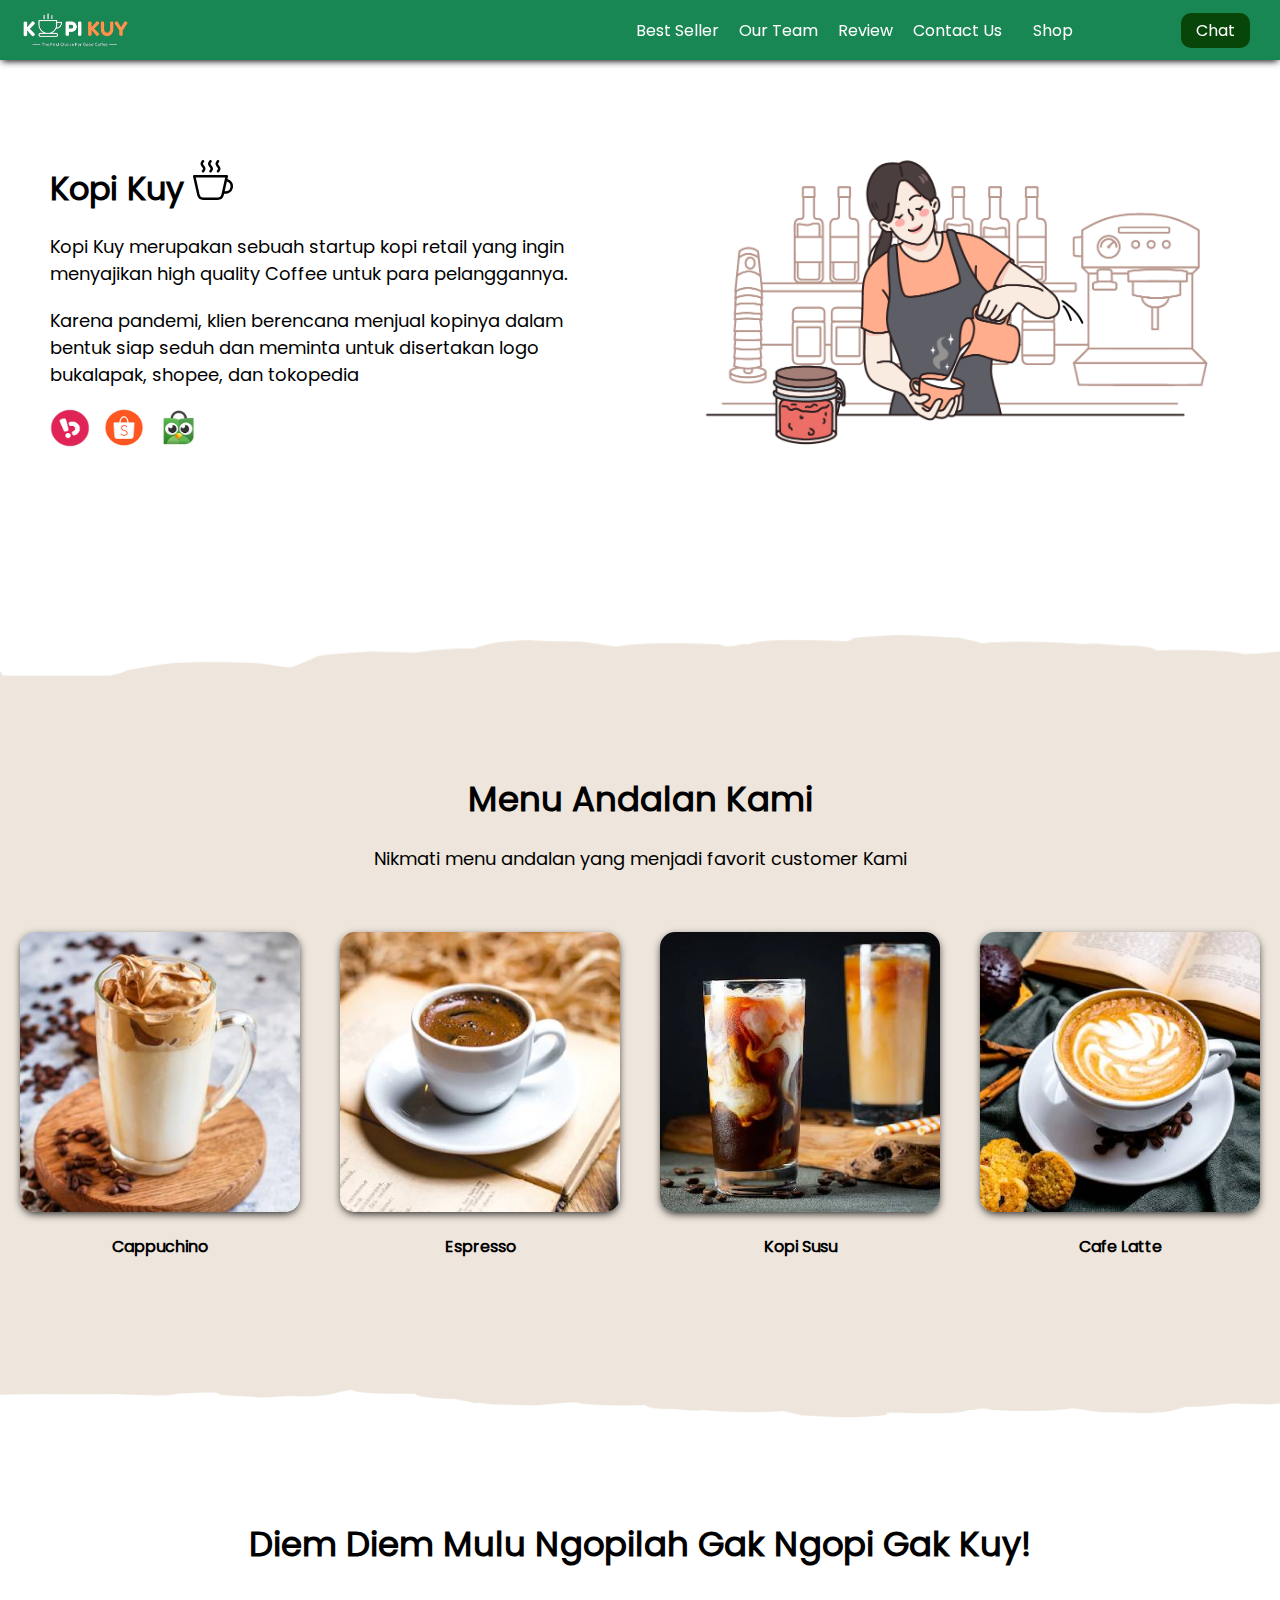
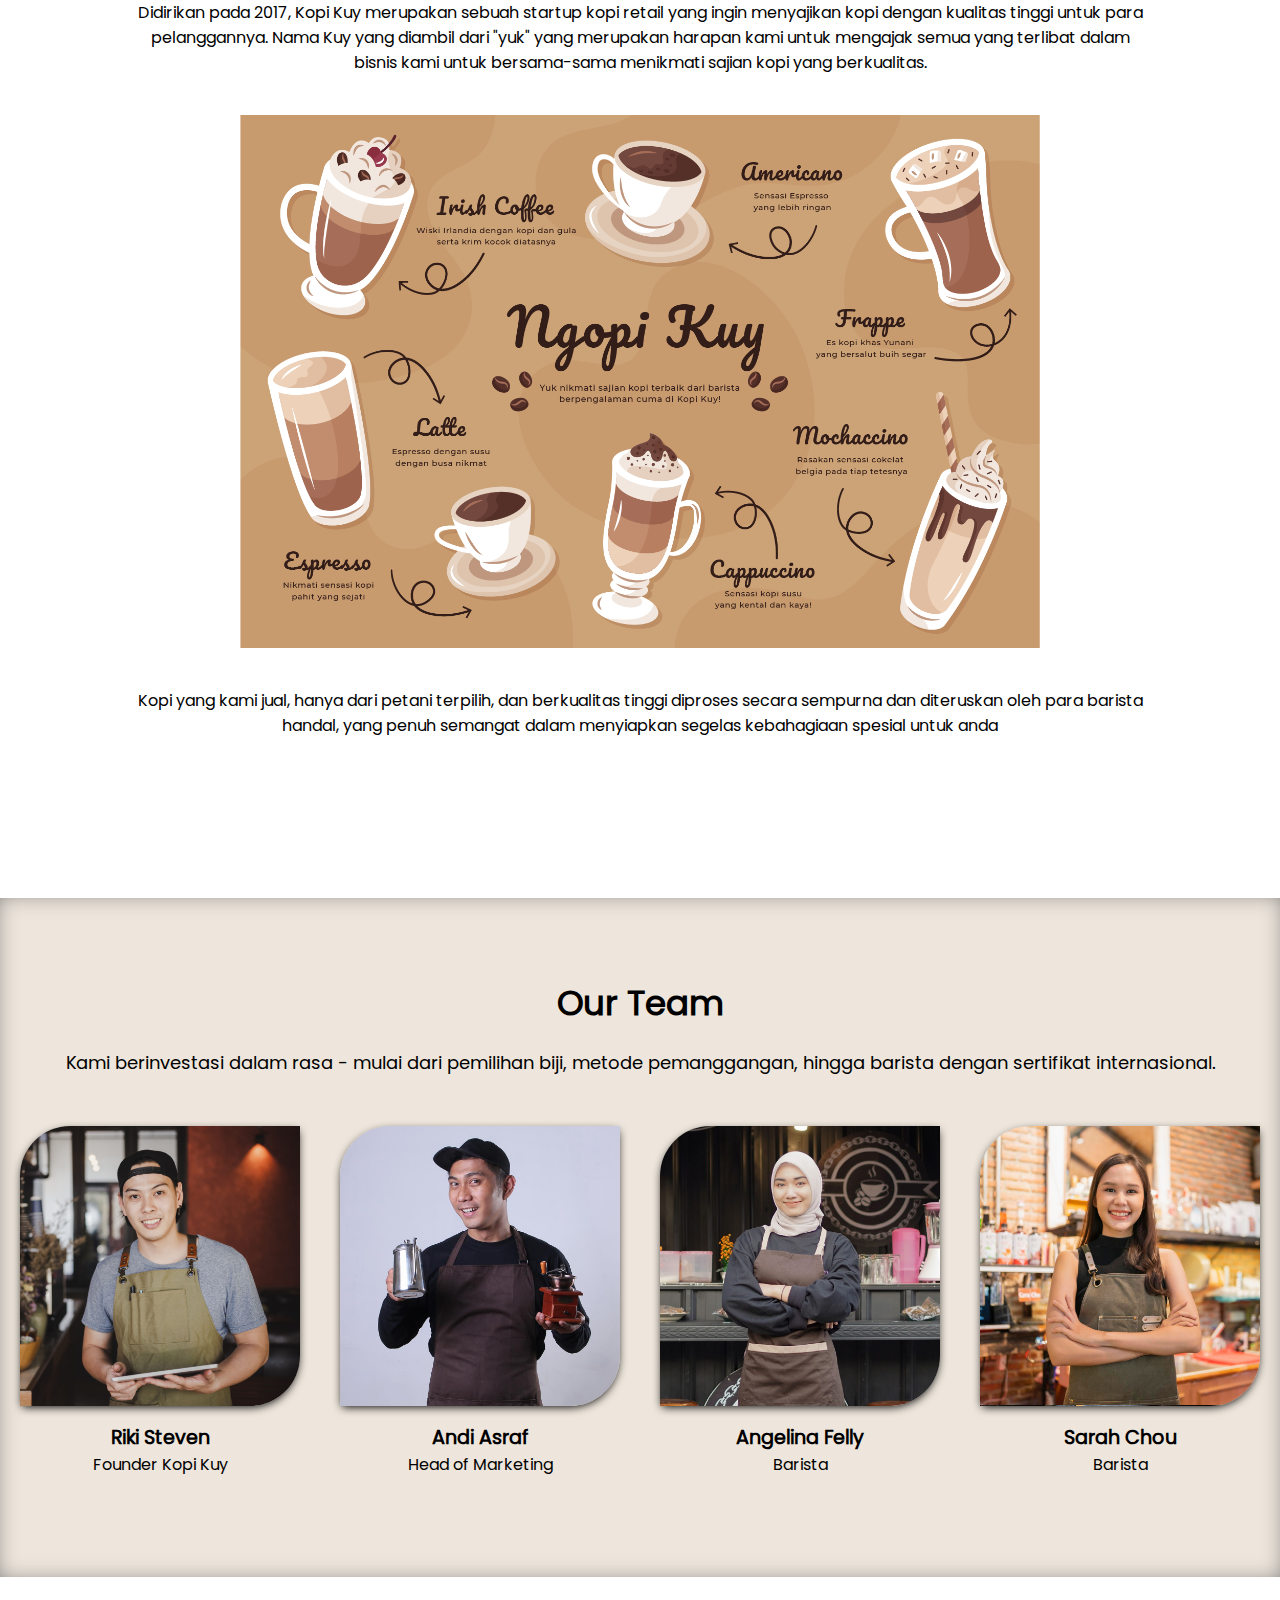
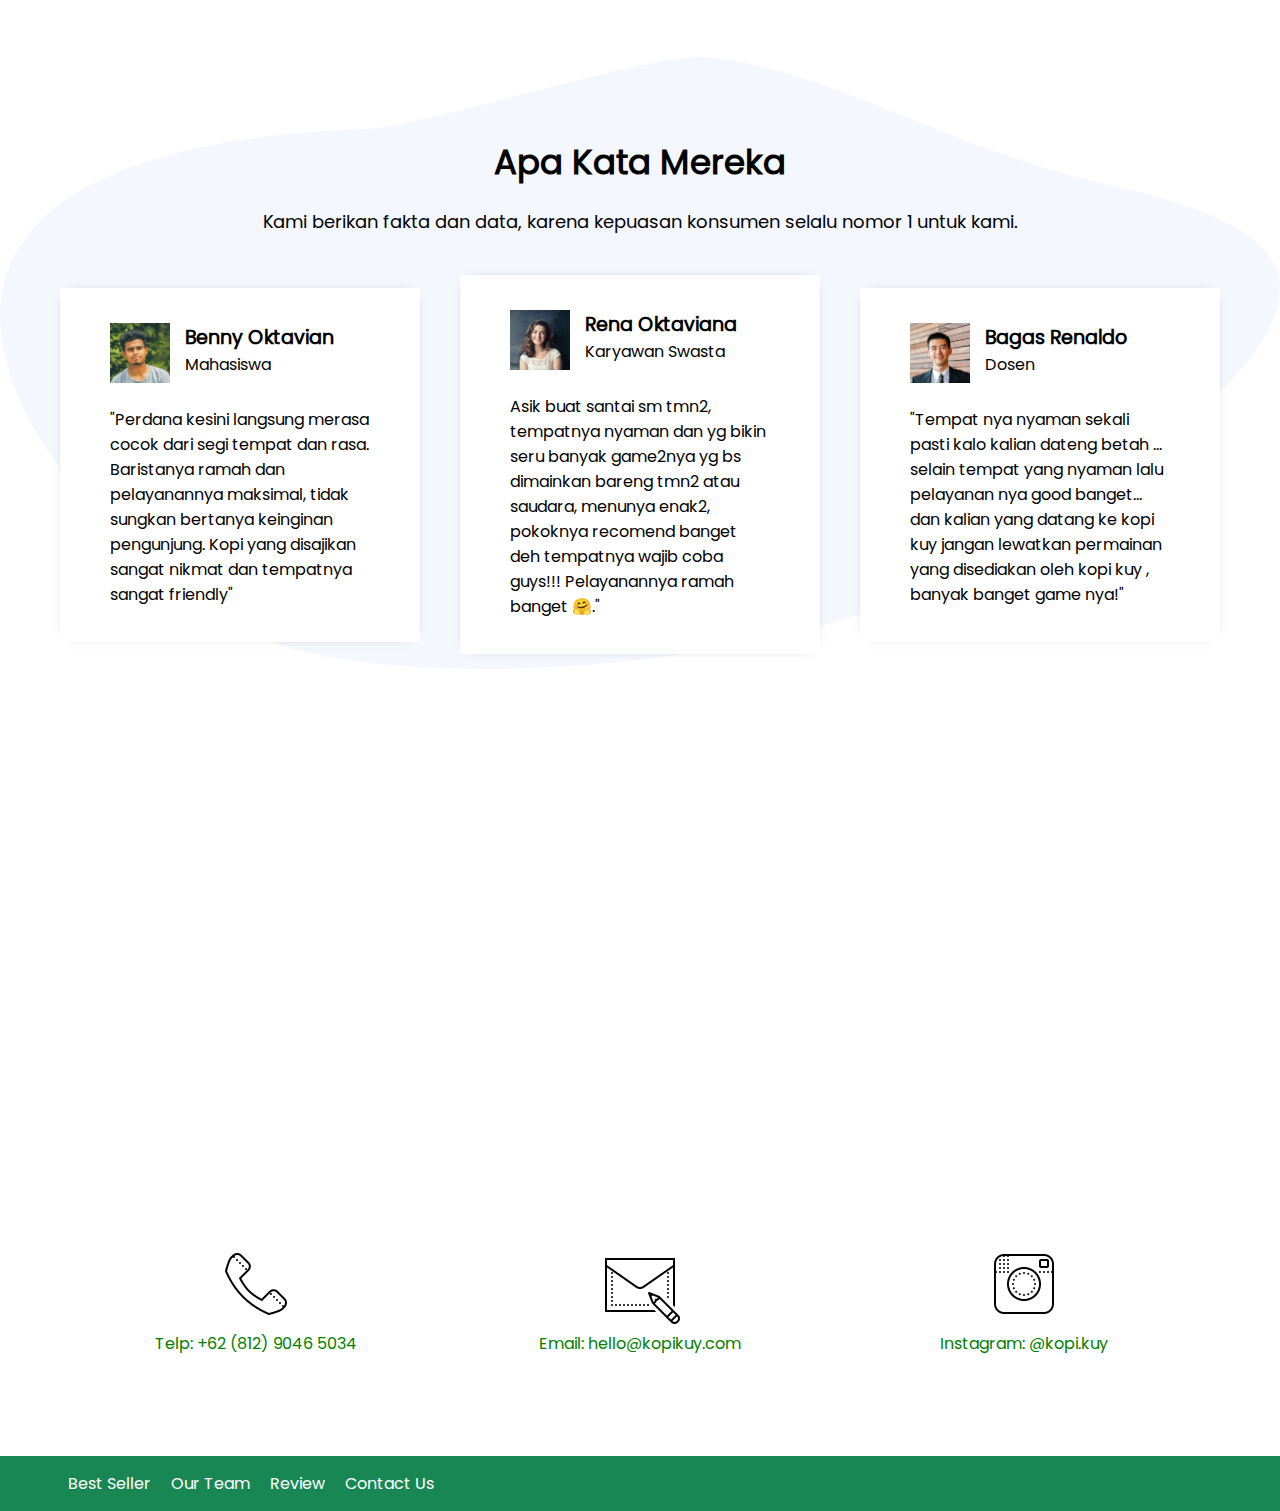
==== commit 5393d9f3: "Update index.html" ====
--- a/index.html
+++ b/index.html
@@ -167,7 +167,7 @@
         <p>
             "Perdana kesini langsung merasa cocok dari segi tempat dan rasa. 
         Baristanya ramah dan pelayanannya maksimal, tidak sungkan bertanya keinginan pengunjung.
-            Kopi yang disajikan sangat nikmat dan tempatnya sangat friendly "
+            Kopi yang disajikan sangat nikmat dan tempatnya sangat friendly"
         </p>
     </div>
 
